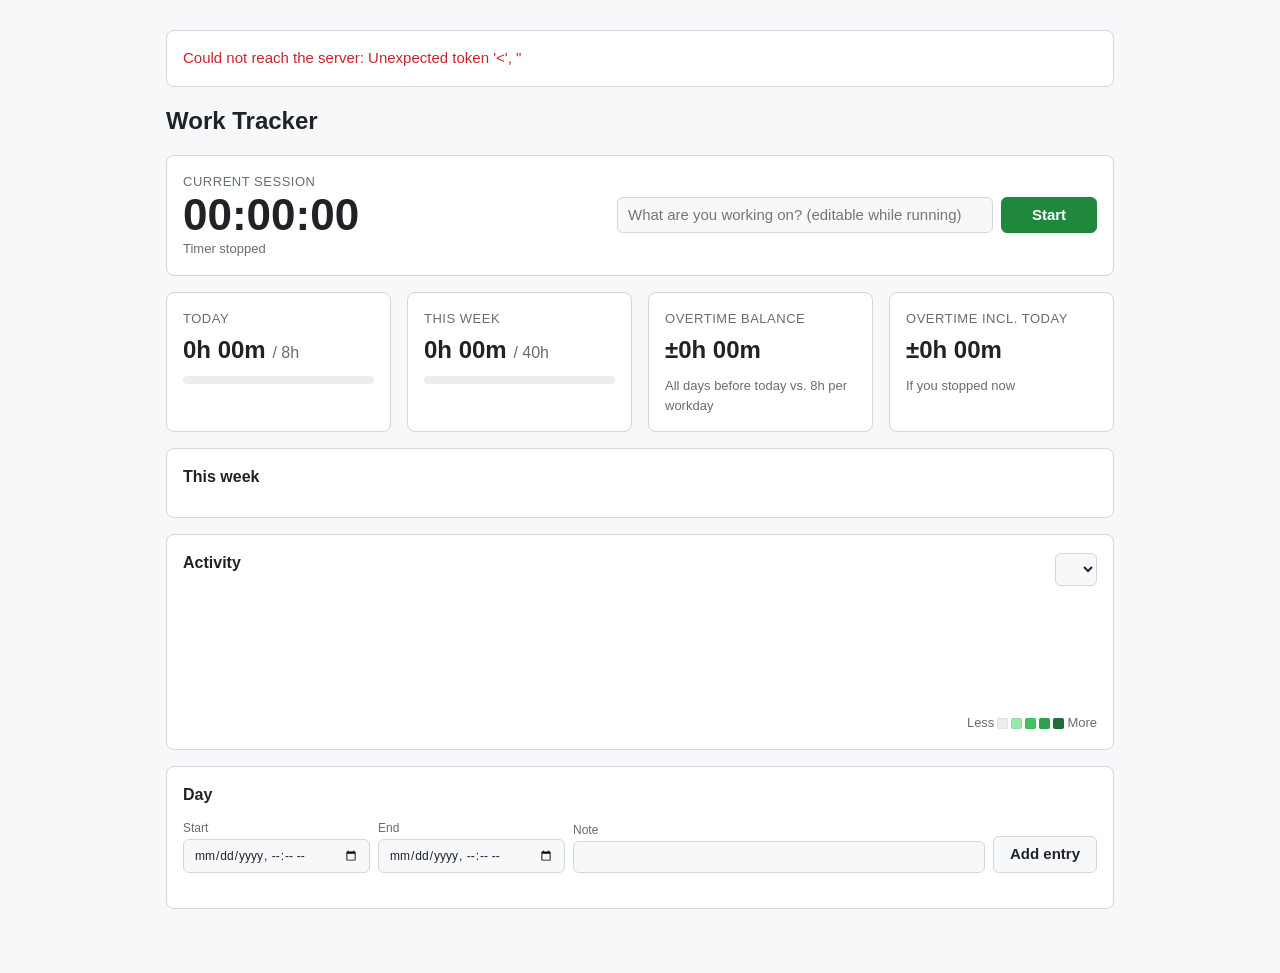
==== static/index.html @ 3eba12c7 "Merge pull request #3 from FynnHer/overtime-incl-today Add 'Overtime incl. today' tile" ====
<!doctype html>
<html lang="en">
<head>
  <meta charset="utf-8">
  <meta name="viewport" content="width=device-width, initial-scale=1">
  <title>Work Tracker</title>
  <link rel="stylesheet" href="style.css">
</head>
<body>
  <main>
    <header>
      <h1>Work Tracker</h1>
      <span id="today-label" class="muted"></span>
    </header>

    <!-- Timer -->
    <section class="card timer">
      <div>
        <div class="label">Current session</div>
        <div id="clock" class="clock">00:00:00</div>
        <div id="since" class="muted small">Timer stopped</div>
      </div>
      <div class="timer-actions">
        <input id="note" type="text" placeholder="What are you working on? (editable while running)" maxlength="1000">
        <button id="toggle" class="btn start">Start</button>
      </div>
    </section>

    <!-- Stats -->
    <section class="stats">
      <div class="card stat">
        <div class="label">Today</div>
        <div class="value"><span id="today-worked">0h 00m</span> <span class="muted">/ <span id="today-target">8h</span></span></div>
        <div class="bar"><div id="today-bar"></div></div>
        <div class="muted small" id="today-remaining"></div>
      </div>
      <div class="card stat">
        <div class="label">This week</div>
        <div class="value"><span id="week-worked">0h 00m</span> <span class="muted">/ 40h</span></div>
        <div class="bar"><div id="week-bar"></div></div>
        <div class="muted small" id="week-remaining"></div>
      </div>
      <div class="card stat">
        <div class="label">Overtime balance</div>
        <div class="value" id="balance">±0h 00m</div>
        <div class="muted small">All days before today vs. 8h per workday</div>
      </div>
      <div class="card stat">
        <div class="label">Overtime incl. today</div>
        <div class="value" id="balance-today">±0h 00m</div>
        <div class="muted small">If you stopped now</div>
      </div>
    </section>

    <!-- Week -->
    <section class="card">
      <h2>This week</h2>
      <div id="week" class="week"></div>
    </section>

    <!-- Heatmap -->
    <section class="card">
      <div class="row-between">
        <h2 id="heatmap-title">Activity</h2>
        <select id="year-select"></select>
      </div>
      <div class="heatmap-scroll">
        <div id="heatmap" class="heatmap"></div>
      </div>
      <div class="row-between small muted">
        <span id="heatmap-summary"></span>
        <span class="legend">Less
          <i class="cell l0"></i><i class="cell l1"></i><i class="cell l2"></i><i class="cell l3"></i><i class="cell l4"></i>
          More</span>
      </div>
    </section>

    <!-- Day detail -->
    <section class="card">
      <h2 id="day-title">Day</h2>
      <ul id="day-sessions" class="sessions"></ul>
      <form id="session-form" class="session-form">
        <label>Start <input type="datetime-local" id="f-start" required></label>
        <label>End <input type="datetime-local" id="f-end" required></label>
        <label class="grow">Note <input type="text" id="f-note" maxlength="1000"></label>
        <button type="submit" class="btn" id="f-submit">Add entry</button>
        <button type="button" class="btn ghost" id="f-cancel" hidden>Cancel</button>
      </form>
      <div id="form-error" class="error small"></div>
    </section>
  </main>

  <div id="tooltip" class="tooltip" hidden></div>
  <script src="app.js"></script>
</body>
</html>
---- static/style.css ----
:root {
  --bg: #f6f8fa;
  --card: #ffffff;
  --border: #d0d7de;
  --text: #1f2328;
  --muted: #656d76;
  --accent: #1f883d;
  --danger: #cf222e;
  --l0: #ebedf0;
  --l1: #9be9a8;
  --l2: #40c463;
  --l3: #30a14e;
  --l4: #216e39;
}

@media (prefers-color-scheme: dark) {
  :root {
    --bg: #0d1117;
    --card: #161b22;
    --border: #30363d;
    --text: #e6edf3;
    --muted: #8d96a0;
    --accent: #2ea043;
    --danger: #f85149;
    --l0: #21262d;
    --l1: #0e4429;
    --l2: #006d32;
    --l3: #26a641;
    --l4: #39d353;
  }
}

* { box-sizing: border-box; }

body {
  margin: 0;
  background: var(--bg);
  color: var(--text);
  font: 15px/1.5 -apple-system, BlinkMacSystemFont, "Segoe UI", Helvetica, Arial, sans-serif;
}

main { max-width: 980px; margin: 0 auto; padding: 24px 16px 48px; }

header { display: flex; align-items: baseline; justify-content: space-between; gap: 12px; margin-bottom: 16px; }
h1 { margin: 0; font-size: 24px; }
h2 { margin: 0 0 12px; font-size: 16px; }

.card {
  background: var(--card);
  border: 1px solid var(--border);
  border-radius: 8px;
  padding: 16px;
  margin-bottom: 16px;
}

.muted { color: var(--muted); }
.small { font-size: 13px; }
.label { font-size: 13px; color: var(--muted); text-transform: uppercase; letter-spacing: .04em; }
.error { color: var(--danger); min-height: 1em; margin-top: 6px; }
.row-between { display: flex; align-items: center; justify-content: space-between; gap: 12px; flex-wrap: wrap; }

/* Timer */
.timer { display: flex; align-items: center; justify-content: space-between; gap: 16px; flex-wrap: wrap; }
.clock { font-size: 44px; font-weight: 600; font-variant-numeric: tabular-nums; line-height: 1.1; }
.timer-actions { display: flex; gap: 8px; flex: 1; min-width: 260px; max-width: 480px; }
.timer-actions input { flex: 1; }

input, select {
  font: inherit;
  color: var(--text);
  background: var(--bg);
  border: 1px solid var(--border);
  border-radius: 6px;
  padding: 6px 10px;
  min-width: 0;
}

.btn {
  font: inherit;
  font-weight: 600;
  border: 1px solid var(--border);
  border-radius: 6px;
  padding: 6px 16px;
  background: var(--bg);
  color: var(--text);
  cursor: pointer;
}
.btn:hover { filter: brightness(0.95); }
.btn.start { background: var(--accent); border-color: var(--accent); color: #fff; min-width: 96px; }
.btn.stop { background: var(--danger); border-color: var(--danger); color: #fff; min-width: 96px; }
.btn.ghost { background: transparent; }
.btn.link { border: none; background: none; padding: 2px 6px; font-weight: 400; color: var(--muted); }
.btn.link:hover { color: var(--text); }

/* Stats */
.stats { display: grid; grid-template-columns: repeat(auto-fit, minmax(220px, 1fr)); gap: 16px; }
.stats .card { margin-bottom: 16px; }
.value { font-size: 24px; font-weight: 600; font-variant-numeric: tabular-nums; margin: 4px 0 8px; }
.value .muted { font-size: 16px; font-weight: 400; }
.positive { color: var(--accent); }
.negative { color: var(--danger); }

.bar { height: 8px; background: var(--l0); border-radius: 4px; overflow: hidden; margin-bottom: 6px; }
.bar > div { height: 100%; width: 0; background: var(--accent); transition: width .4s; }

/* Week */
.week { display: grid; grid-template-columns: repeat(7, 1fr); gap: 8px; }
.day-col { display: flex; flex-direction: column; align-items: center; gap: 4px; cursor: pointer; }
.day-col .track {
  width: 100%; max-width: 48px; height: 100px;
  background: var(--l0); border-radius: 4px;
  position: relative; overflow: hidden;
}
.day-col .fill { position: absolute; bottom: 0; left: 0; right: 0; background: var(--l3); }
.day-col .goal { position: absolute; left: 0; right: 0; border-top: 2px dashed var(--muted); }
.day-col.today .track { outline: 2px solid var(--accent); outline-offset: 1px; }
.day-col .name { font-size: 12px; color: var(--muted); }
.day-col .hours { font-size: 12px; font-variant-numeric: tabular-nums; }

/* Heatmap */
.heatmap-scroll { overflow-x: auto; padding-bottom: 8px; margin-bottom: 4px; }
.heatmap {
  display: grid;
  grid-template-rows: 16px repeat(7, 11px);
  grid-auto-columns: 11px;
  gap: 3px;
  width: max-content;
  font-size: 11px;
  color: var(--muted);
}
.heatmap .month { grid-row: 1; white-space: nowrap; line-height: 16px; }
.heatmap .weekday { grid-column: 1; width: 28px; line-height: 11px; }
.cell { width: 11px; height: 11px; border-radius: 2px; background: var(--l0); outline: 1px solid rgba(27,31,36,.06); outline-offset: -1px; }
.heatmap .cell { cursor: pointer; }
.cell.pad { visibility: hidden; }
.cell.future { opacity: .4; cursor: default; }
.cell.selected { outline: 2px solid var(--text); outline-offset: 0; }
.l1 { background: var(--l1); }
.l2 { background: var(--l2); }
.l3 { background: var(--l3); }
.l4 { background: var(--l4); }
.legend { display: inline-flex; align-items: center; gap: 3px; }
.legend .cell { display: inline-block; }

.tooltip {
  position: fixed;
  pointer-events: none;
  background: #24292f;
  color: #fff;
  font-size: 12px;
  padding: 4px 8px;
  border-radius: 6px;
  white-space: nowrap;
  transform: translate(-50%, -100%);
  z-index: 10;
}

/* Sessions */
.sessions { list-style: none; margin: 0 0 12px; padding: 0; }
.sessions li {
  display: flex; align-items: center; gap: 12px;
  padding: 8px 0; border-bottom: 1px solid var(--border);
}
.sessions li:last-child { border-bottom: none; }
.sessions .times { font-variant-numeric: tabular-nums; min-width: 120px; }
.sessions .dur { font-variant-numeric: tabular-nums; font-weight: 600; min-width: 64px; }
.sessions .note { flex: 1; color: var(--muted); overflow: hidden; text-overflow: ellipsis; white-space: nowrap; }
.sessions .empty { color: var(--muted); }

.session-form { display: flex; flex-wrap: wrap; gap: 8px; align-items: flex-end; }
.session-form label { display: flex; flex-direction: column; font-size: 12px; color: var(--muted); gap: 2px; }
.session-form label.grow { flex: 1; min-width: 160px; }

@media (max-width: 600px) {
  .clock { font-size: 36px; }
  .timer-actions { min-width: 100%; }
  .sessions li { flex-wrap: wrap; gap: 4px 12px; }
  .sessions .note { flex-basis: 100%; order: 3; }
}
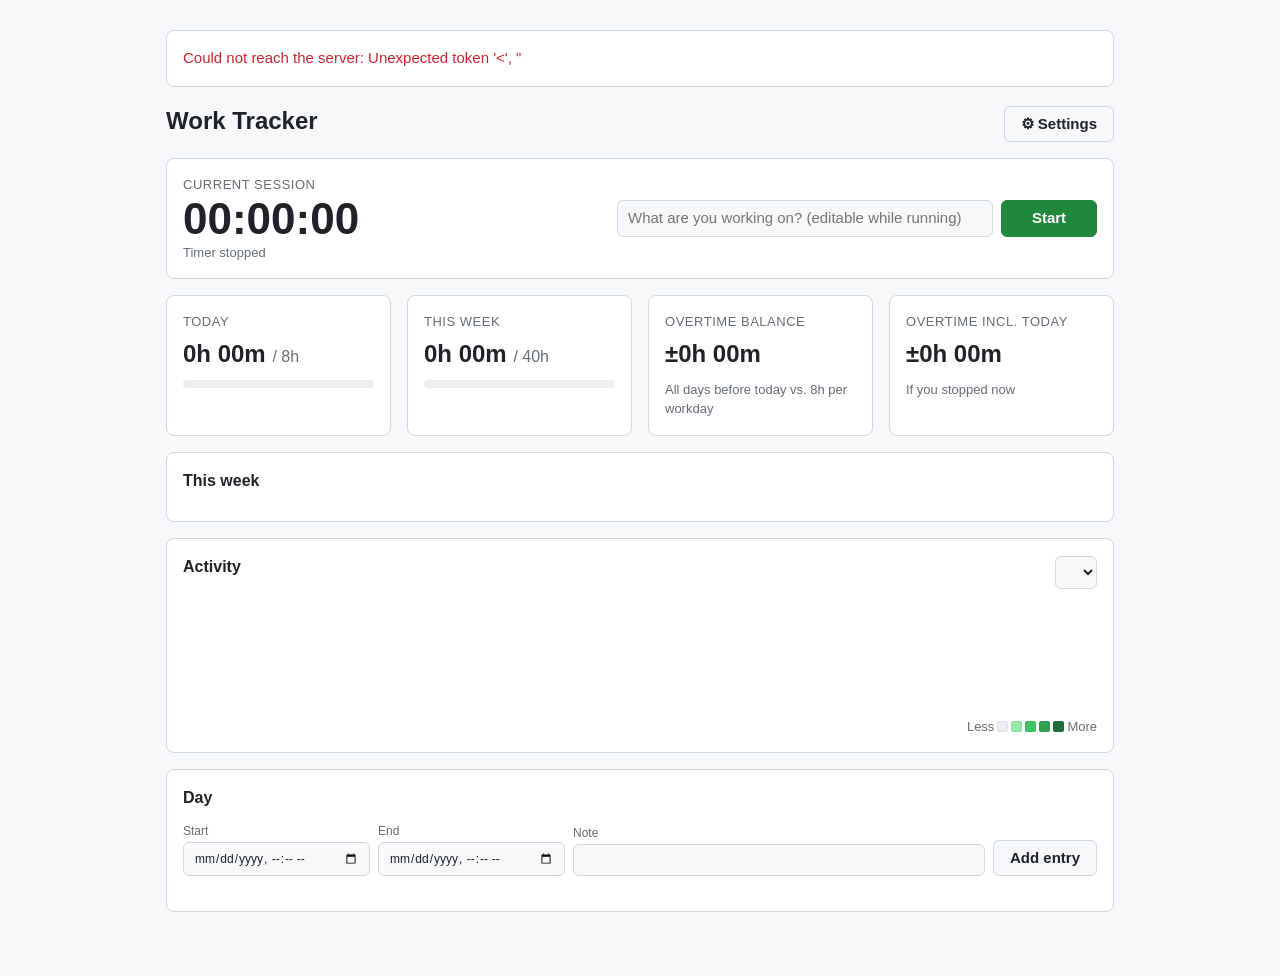
==== commit 4a344be0: "Settings with test notification; step-by-step setup guide in README - ⚙ Settings dialog: checklist (" ====
--- a/static/index.html
+++ b/static/index.html
@@ -11,6 +11,7 @@
     <header>
       <h1>Work Tracker</h1>
       <span id="today-label" class="muted"></span>
+      <button id="settings-btn" class="btn ghost">⚙ Settings</button>
     </header>
 
     <!-- Timer -->
@@ -90,6 +91,41 @@
     </section>
   </main>
 
+  <dialog id="settings" class="settings">
+    <form method="dialog" class="settings-head">
+      <h2>Settings</h2>
+      <button class="btn link" aria-label="Close">✕</button>
+    </form>
+
+    <h3>Reminders &amp; notifications</h3>
+    <p class="small muted">When you come back to your Mac and no timer is running, this tab shows a notification.</p>
+    <ul class="checklist">
+      <li><span>Notifications in this browser</span> <b id="chk-browser"></b></li>
+      <li><span>Come-back reminders on this computer</span> <b id="chk-watcher"></b></li>
+    </ul>
+    <div class="settings-actions">
+      <button type="button" class="btn" id="enable-notify">Enable notifications</button>
+      <button type="button" class="btn start" id="test-notify">Send test notification</button>
+    </div>
+    <p id="test-result" class="small" role="status"></p>
+    <details id="notify-help" class="small">
+      <summary>Nothing showed up? Check these, in order</summary>
+      <ol>
+        <li><b>Allow the site</b> in the browser: click the icon left of the address bar →
+          <i>Notifications</i> → <i>Allow</i> (Firefox: <i>Permissions</i>; Safari: <i>Settings → Websites → Notifications</i>).</li>
+        <li><b>Allow the browser</b> in macOS: <i>System Settings → Notifications → (your browser)</i> →
+          <i>Allow notifications</i> on, style <i>Banners</i> or <i>Alerts</i>.</li>
+        <li><b>Focus / Do Not Disturb</b> must be off (Control Center).</li>
+        <li>Keep <b>one tracker tab open</b> (it can be in the background). Without a tab you get a plain macOS
+          notification instead.</li>
+        <li>Then press <i>Send test notification</i> again.</li>
+      </ol>
+    </details>
+
+    <h3>Targets</h3>
+    <p class="small muted" id="targets"></p>
+  </dialog>
+
   <div id="tooltip" class="tooltip" hidden></div>
   <script src="app.js"></script>
 </body>
--- a/static/style.css
+++ b/static/style.css
@@ -166,6 +166,24 @@
 .sessions .dur { font-variant-numeric: tabular-nums; font-weight: 600; min-width: 64px; }
 .sessions .note { flex: 1; color: var(--muted); overflow: hidden; text-overflow: ellipsis; white-space: nowrap; }
 .sessions .empty { color: var(--muted); }
+.sessions li { flex-wrap: wrap; }
+.sessions .details { flex-basis: 100%; display: grid; gap: 2px; }
+.sessions .details summary { cursor: pointer; width: max-content; }
+.sessions .gap { justify-content: center; border-bottom-style: dashed; padding: 4px 0; }
+.break-form { display: flex; align-items: center; gap: 6px; margin-top: 4px; }
+.break-form input { width: auto; padding: 2px 6px; }
+.break-form .btn { padding: 2px 10px; }
+.timeline { position: relative; height: 10px; border-radius: 3px; background: var(--accent); margin: 4px 0 0; overflow: hidden; cursor: pointer; }
+.timeline-ends { display: flex; justify-content: space-between; margin-bottom: 2px; }
+.details .btn.link.t { padding: 0 2px; text-decoration: underline dotted; }
+.time-menu {
+  position: absolute; z-index: 10; display: flex; flex-direction: column; align-items: stretch; gap: 2px;
+  background: var(--card, #fff); border: 1px solid var(--border); border-radius: 8px; padding: 6px;
+  box-shadow: 0 4px 16px rgba(0, 0, 0, .15);
+}
+.time-menu[hidden] { display: none; }
+.time-menu .btn.link { text-align: left; color: inherit; }
+.timeline i { position: absolute; top: 0; bottom: 0; background: var(--border); }
 
 .session-form { display: flex; flex-wrap: wrap; gap: 8px; align-items: flex-end; }
 .session-form label { display: flex; flex-direction: column; font-size: 12px; color: var(--muted); gap: 2px; }
@@ -177,3 +195,17 @@
   .sessions li { flex-wrap: wrap; gap: 4px 12px; }
   .sessions .note { flex-basis: 100%; order: 3; }
 }
+
+/* Settings */
+#settings-btn.attention { border-color: var(--accent); color: var(--accent); }
+.settings { width: min(560px, 92vw); border: 1px solid var(--border); border-radius: 12px; padding: 20px 24px;
+  background: var(--card); color: var(--text); }
+.settings::backdrop { background: rgba(0, 0, 0, .35); }
+.settings-head { display: flex; justify-content: space-between; align-items: center; }
+.settings h2 { margin: 0; font-size: 20px; }
+.settings h3 { margin: 18px 0 4px; font-size: 15px; }
+.checklist { list-style: none; padding: 0; margin: 10px 0; display: grid; gap: 6px; }
+.checklist li { display: flex; justify-content: space-between; gap: 12px; padding: 8px 12px; border: 1px solid var(--border); border-radius: 8px; }
+.settings-actions { display: flex; gap: 8px; flex-wrap: wrap; }
+#test-result { min-height: 1.5em; margin: 8px 0; }
+#notify-help ol { padding-left: 20px; margin: 8px 0; display: grid; gap: 4px; }
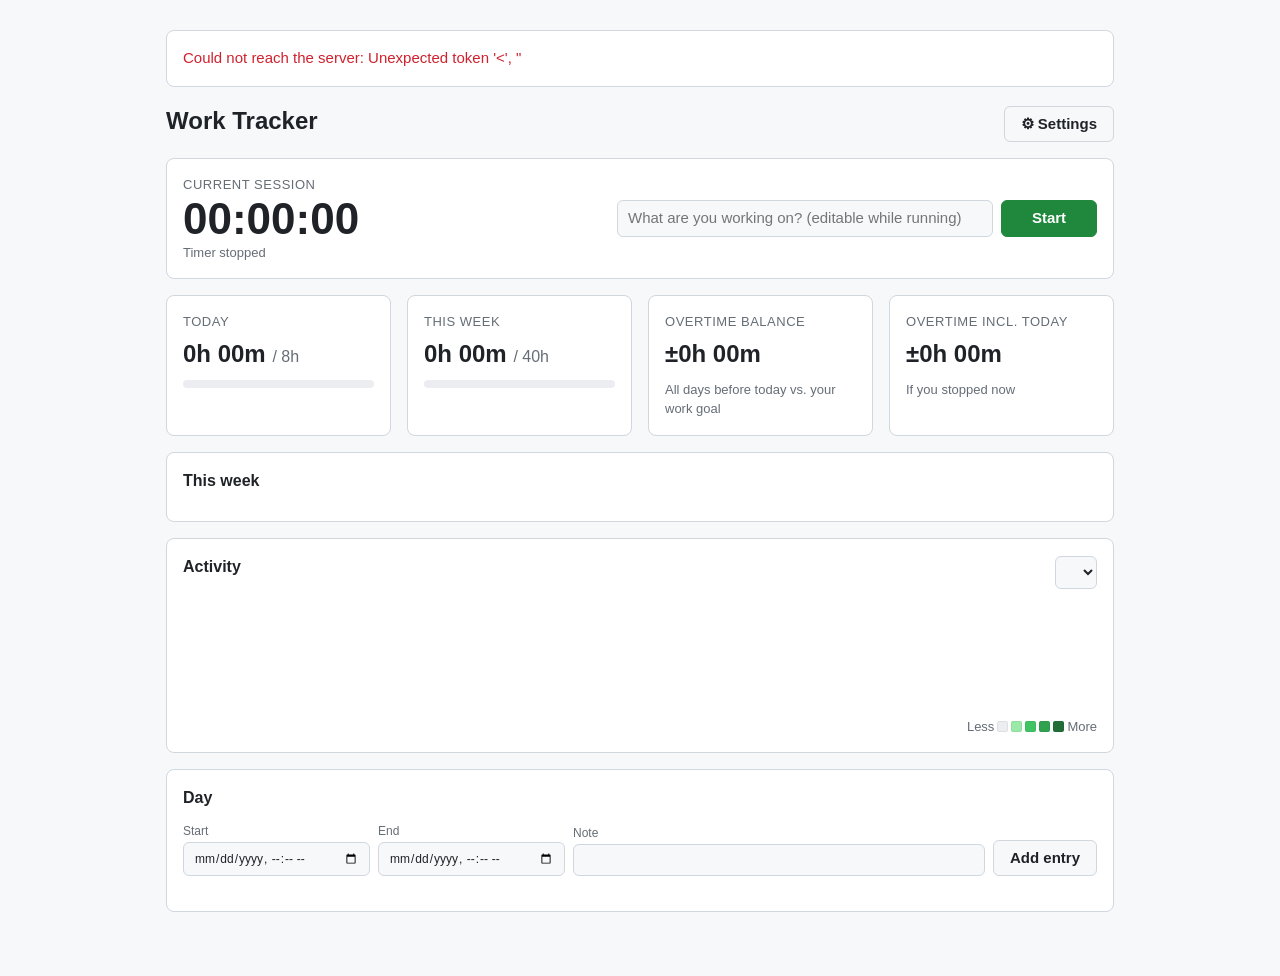
==== commit 56079eb3: "Work goals you can change from a date on; past days keep theirs - targets table: one row per goal ch" ====
--- a/static/index.html
+++ b/static/index.html
@@ -37,14 +37,14 @@
       </div>
       <div class="card stat">
         <div class="label">This week</div>
-        <div class="value"><span id="week-worked">0h 00m</span> <span class="muted">/ 40h</span></div>
+        <div class="value"><span id="week-worked">0h 00m</span> <span class="muted">/ <span id="week-target">40h</span></span></div>
         <div class="bar"><div id="week-bar"></div></div>
         <div class="muted small" id="week-remaining"></div>
       </div>
       <div class="card stat">
         <div class="label">Overtime balance</div>
         <div class="value" id="balance">±0h 00m</div>
-        <div class="muted small">All days before today vs. 8h per workday</div>
+        <div class="muted small">All days before today vs. your work goal</div>
       </div>
       <div class="card stat">
         <div class="label">Overtime incl. today</div>
@@ -122,8 +122,20 @@
       </ol>
     </details>
 
-    <h3>Targets</h3>
-    <p class="small muted" id="targets"></p>
+    <h3>Work goal</h3>
+    <p class="small" id="goal-current"></p>
+    <ul id="goal-planned" class="checklist"></ul>
+    <form id="goal-form" class="goal-form">
+      <label>Hours per week <input type="number" id="goal-hours" min="1" max="168" step="0.25" required></label>
+      <fieldset>
+        <legend>Workdays</legend>
+        <div id="goal-days"></div>
+      </fieldset>
+      <label>Starting <input type="date" id="goal-from" required></label>
+      <button class="btn start">Save goal</button>
+    </form>
+    <p class="small muted" id="goal-hint"></p>
+    <p class="small error" id="goal-error"></p>
   </dialog>
 
   <div id="tooltip" class="tooltip" hidden></div>
--- a/static/style.css
+++ b/static/style.css
@@ -209,3 +209,13 @@
 .settings-actions { display: flex; gap: 8px; flex-wrap: wrap; }
 #test-result { min-height: 1.5em; margin: 8px 0; }
 #notify-help ol { padding-left: 20px; margin: 8px 0; display: grid; gap: 4px; }
+.goal-form { display: grid; gap: 10px; margin: 8px 0 4px; }
+.goal-form label { display: flex; align-items: center; gap: 10px; }
+.goal-form input[type="number"] { width: 90px; }
+.goal-form input[type="date"] { width: auto; }
+.goal-form fieldset { border: 1px solid var(--border); border-radius: 8px; padding: 6px 12px 10px; margin: 0; }
+.goal-form legend { padding: 0 4px; font-size: 13px; color: var(--muted); }
+#goal-days { display: flex; flex-wrap: wrap; gap: 4px 14px; }
+#goal-days label { gap: 4px; }
+#goal-days input { width: auto; }
+.goal-form .btn { justify-self: start; }
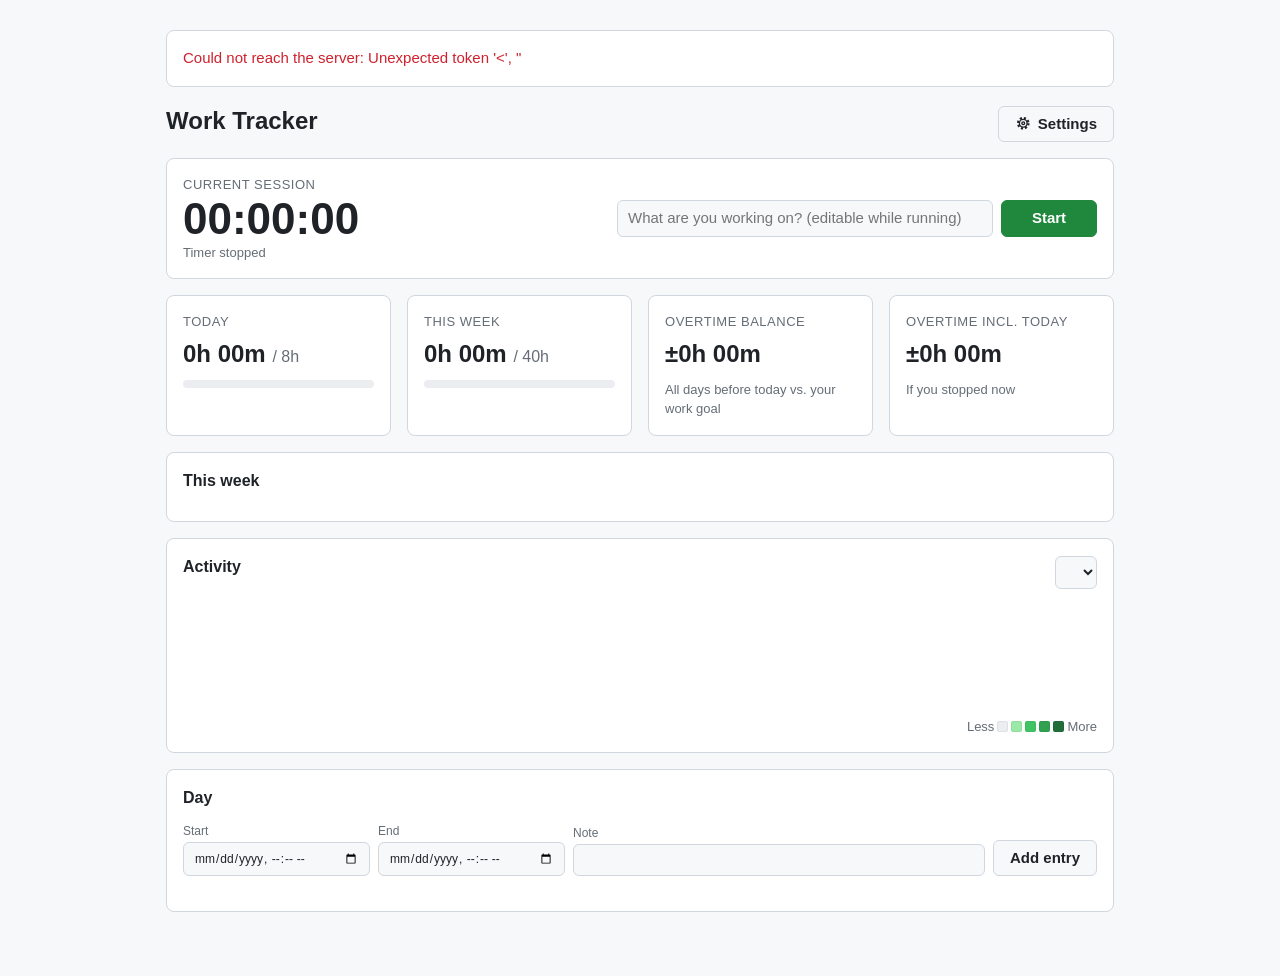
==== commit af1c5d01: "Replace emoji with SVG icons; plain README - App: inline SVG icon set (gear, check, x, blocked) defi" ====
--- a/static/index.html
+++ b/static/index.html
@@ -7,11 +7,28 @@
   <link rel="stylesheet" href="style.css">
 </head>
 <body>
+  <!-- Icons (inline SVG, colored by the text color): <svg class="icon"><use href="#i-…"/></svg> -->
+  <svg width="0" height="0" style="position: absolute" aria-hidden="true">
+    <symbol id="i-gear" viewBox="0 0 24 24" fill="none" stroke="currentColor">
+      <circle cx="12" cy="12" r="7.6" stroke-width="3.2" stroke-dasharray="3.1 2.87"/>
+      <circle cx="12" cy="12" r="5.6" stroke-width="2"/>
+      <circle cx="12" cy="12" r="2" stroke-width="2"/>
+    </symbol>
+    <symbol id="i-check" viewBox="0 0 24 24" fill="none" stroke="currentColor" stroke-width="2.5" stroke-linecap="round" stroke-linejoin="round">
+      <path d="M5 12.5l4.5 4.5L19 7.5"/>
+    </symbol>
+    <symbol id="i-x" viewBox="0 0 24 24" fill="none" stroke="currentColor" stroke-width="2.5" stroke-linecap="round">
+      <path d="M6 6l12 12M18 6L6 18"/>
+    </symbol>
+    <symbol id="i-blocked" viewBox="0 0 24 24" fill="none" stroke="currentColor" stroke-width="2.2" stroke-linecap="round">
+      <circle cx="12" cy="12" r="8.5"/><path d="M6 18L18 6"/>
+    </symbol>
+  </svg>
   <main>
     <header>
       <h1>Work Tracker</h1>
       <span id="today-label" class="muted"></span>
-      <button id="settings-btn" class="btn ghost">⚙ Settings</button>
+      <button id="settings-btn" class="btn ghost"><svg class="icon" aria-hidden="true"><use href="#i-gear"/></svg> Settings</button>
     </header>
 
     <!-- Timer -->
@@ -94,7 +111,7 @@
   <dialog id="settings" class="settings">
     <form method="dialog" class="settings-head">
       <h2>Settings</h2>
-      <button class="btn link" aria-label="Close">✕</button>
+      <button class="btn link" aria-label="Close"><svg class="icon" aria-hidden="true"><use href="#i-x"/></svg></button>
     </form>
 
     <h3>Reminders &amp; notifications</h3>
--- a/static/style.css
+++ b/static/style.css
@@ -219,3 +219,8 @@
 #goal-days label { gap: 4px; }
 #goal-days input { width: auto; }
 .goal-form .btn { justify-self: start; }
+
+/* Icons */
+.icon { width: 1.1em; height: 1.1em; vertical-align: -0.2em; flex-shrink: 0; }
+.btn .icon { margin-right: 2px; }
+.checklist b { display: inline-flex; align-items: center; gap: 4px; white-space: nowrap; }
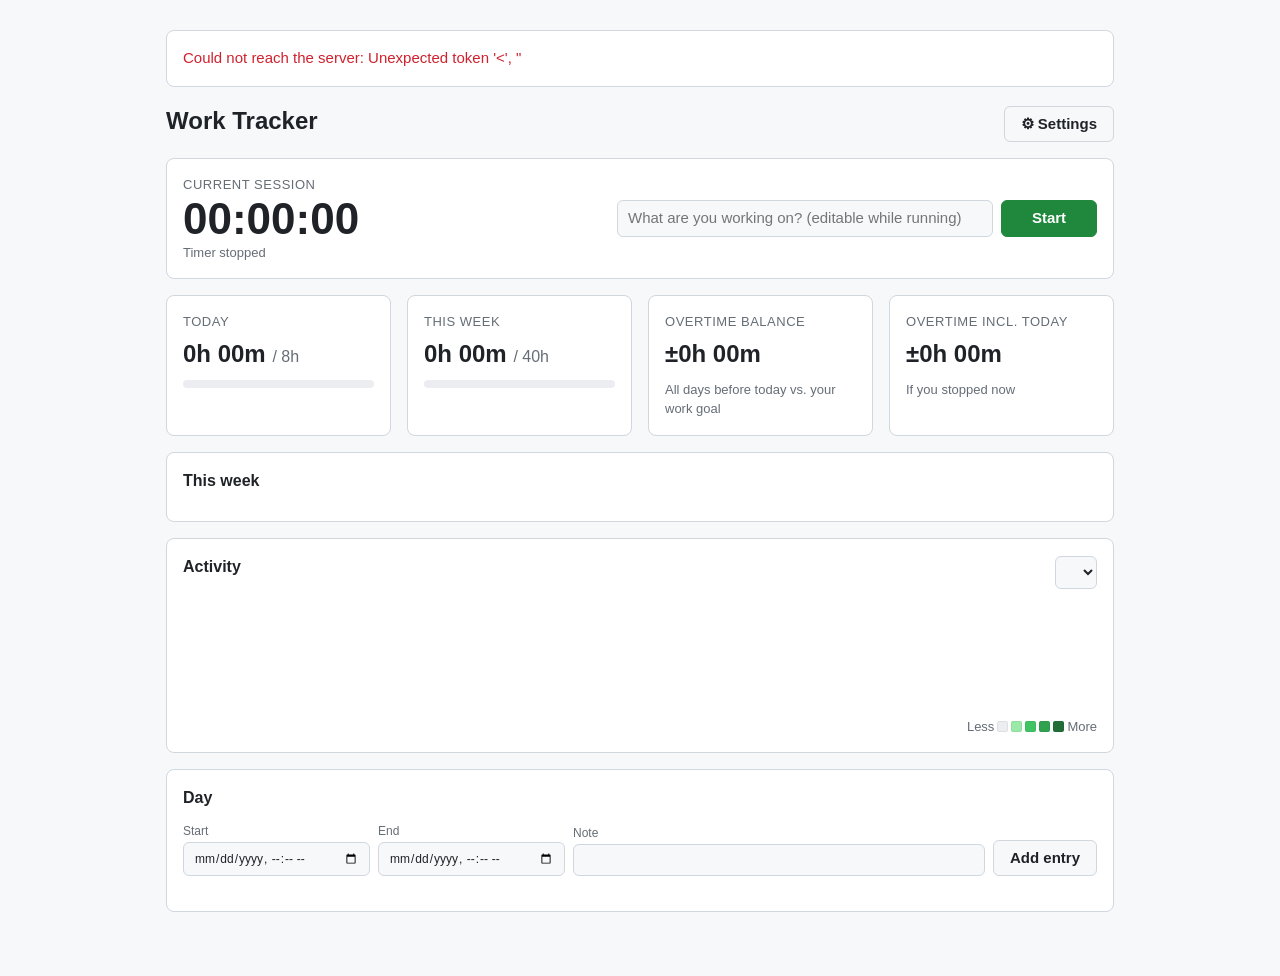
==== commit 0ab04542: "Merge pull request #11 from FynnHer/work-goals Change your work goal from any date on (past days kee" ====
--- a/static/index.html
+++ b/static/index.html
@@ -7,28 +7,11 @@
   <link rel="stylesheet" href="style.css">
 </head>
 <body>
-  <!-- Icons (inline SVG, colored by the text color): <svg class="icon"><use href="#i-…"/></svg> -->
-  <svg width="0" height="0" style="position: absolute" aria-hidden="true">
-    <symbol id="i-gear" viewBox="0 0 24 24" fill="none" stroke="currentColor">
-      <circle cx="12" cy="12" r="7.6" stroke-width="3.2" stroke-dasharray="3.1 2.87"/>
-      <circle cx="12" cy="12" r="5.6" stroke-width="2"/>
-      <circle cx="12" cy="12" r="2" stroke-width="2"/>
-    </symbol>
-    <symbol id="i-check" viewBox="0 0 24 24" fill="none" stroke="currentColor" stroke-width="2.5" stroke-linecap="round" stroke-linejoin="round">
-      <path d="M5 12.5l4.5 4.5L19 7.5"/>
-    </symbol>
-    <symbol id="i-x" viewBox="0 0 24 24" fill="none" stroke="currentColor" stroke-width="2.5" stroke-linecap="round">
-      <path d="M6 6l12 12M18 6L6 18"/>
-    </symbol>
-    <symbol id="i-blocked" viewBox="0 0 24 24" fill="none" stroke="currentColor" stroke-width="2.2" stroke-linecap="round">
-      <circle cx="12" cy="12" r="8.5"/><path d="M6 18L18 6"/>
-    </symbol>
-  </svg>
   <main>
     <header>
       <h1>Work Tracker</h1>
       <span id="today-label" class="muted"></span>
-      <button id="settings-btn" class="btn ghost"><svg class="icon" aria-hidden="true"><use href="#i-gear"/></svg> Settings</button>
+      <button id="settings-btn" class="btn ghost">⚙ Settings</button>
     </header>
 
     <!-- Timer -->
@@ -111,7 +94,7 @@
   <dialog id="settings" class="settings">
     <form method="dialog" class="settings-head">
       <h2>Settings</h2>
-      <button class="btn link" aria-label="Close"><svg class="icon" aria-hidden="true"><use href="#i-x"/></svg></button>
+      <button class="btn link" aria-label="Close">✕</button>
     </form>
 
     <h3>Reminders &amp; notifications</h3>
--- a/static/style.css
+++ b/static/style.css
@@ -219,8 +219,3 @@
 #goal-days label { gap: 4px; }
 #goal-days input { width: auto; }
 .goal-form .btn { justify-self: start; }
-
-/* Icons */
-.icon { width: 1.1em; height: 1.1em; vertical-align: -0.2em; flex-shrink: 0; }
-.btn .icon { margin-right: 2px; }
-.checklist b { display: inline-flex; align-items: center; gap: 4px; white-space: nowrap; }
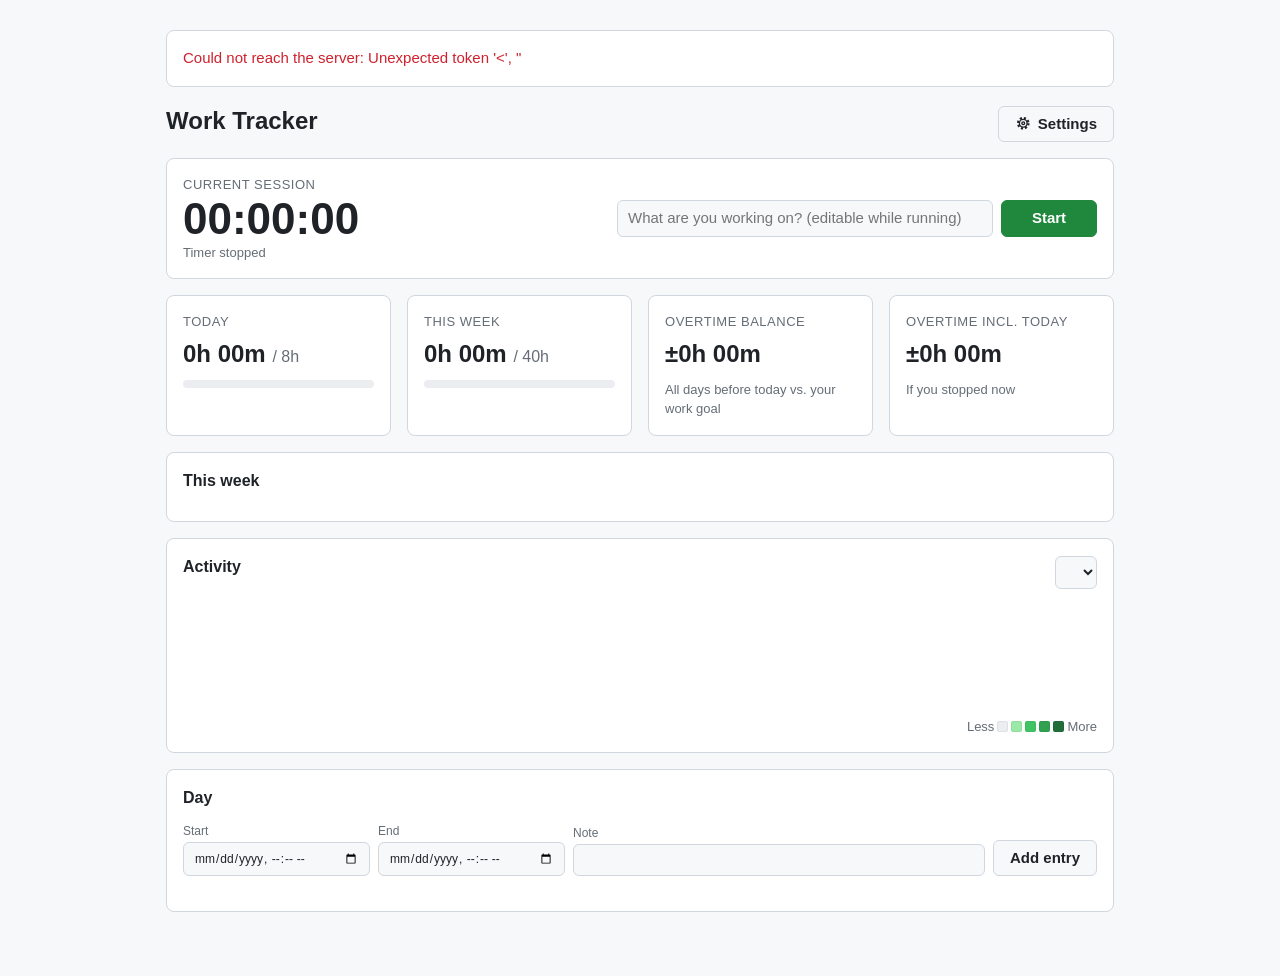
==== commit 967002e3: "Merge pull request #12 from FynnHer/icons Replace emoji with SVG icons; README without emoji" ====
--- a/static/index.html
+++ b/static/index.html
@@ -7,11 +7,28 @@
   <link rel="stylesheet" href="style.css">
 </head>
 <body>
+  <!-- Icons (inline SVG, colored by the text color): <svg class="icon"><use href="#i-…"/></svg> -->
+  <svg width="0" height="0" style="position: absolute" aria-hidden="true">
+    <symbol id="i-gear" viewBox="0 0 24 24" fill="none" stroke="currentColor">
+      <circle cx="12" cy="12" r="7.6" stroke-width="3.2" stroke-dasharray="3.1 2.87"/>
+      <circle cx="12" cy="12" r="5.6" stroke-width="2"/>
+      <circle cx="12" cy="12" r="2" stroke-width="2"/>
+    </symbol>
+    <symbol id="i-check" viewBox="0 0 24 24" fill="none" stroke="currentColor" stroke-width="2.5" stroke-linecap="round" stroke-linejoin="round">
+      <path d="M5 12.5l4.5 4.5L19 7.5"/>
+    </symbol>
+    <symbol id="i-x" viewBox="0 0 24 24" fill="none" stroke="currentColor" stroke-width="2.5" stroke-linecap="round">
+      <path d="M6 6l12 12M18 6L6 18"/>
+    </symbol>
+    <symbol id="i-blocked" viewBox="0 0 24 24" fill="none" stroke="currentColor" stroke-width="2.2" stroke-linecap="round">
+      <circle cx="12" cy="12" r="8.5"/><path d="M6 18L18 6"/>
+    </symbol>
+  </svg>
   <main>
     <header>
       <h1>Work Tracker</h1>
       <span id="today-label" class="muted"></span>
-      <button id="settings-btn" class="btn ghost">⚙ Settings</button>
+      <button id="settings-btn" class="btn ghost"><svg class="icon" aria-hidden="true"><use href="#i-gear"/></svg> Settings</button>
     </header>
 
     <!-- Timer -->
@@ -94,7 +111,7 @@
   <dialog id="settings" class="settings">
     <form method="dialog" class="settings-head">
       <h2>Settings</h2>
-      <button class="btn link" aria-label="Close">✕</button>
+      <button class="btn link" aria-label="Close"><svg class="icon" aria-hidden="true"><use href="#i-x"/></svg></button>
     </form>
 
     <h3>Reminders &amp; notifications</h3>
--- a/static/style.css
+++ b/static/style.css
@@ -219,3 +219,8 @@
 #goal-days label { gap: 4px; }
 #goal-days input { width: auto; }
 .goal-form .btn { justify-self: start; }
+
+/* Icons */
+.icon { width: 1.1em; height: 1.1em; vertical-align: -0.2em; flex-shrink: 0; }
+.btn .icon { margin-right: 2px; }
+.checklist b { display: inline-flex; align-items: center; gap: 4px; white-space: nowrap; }
